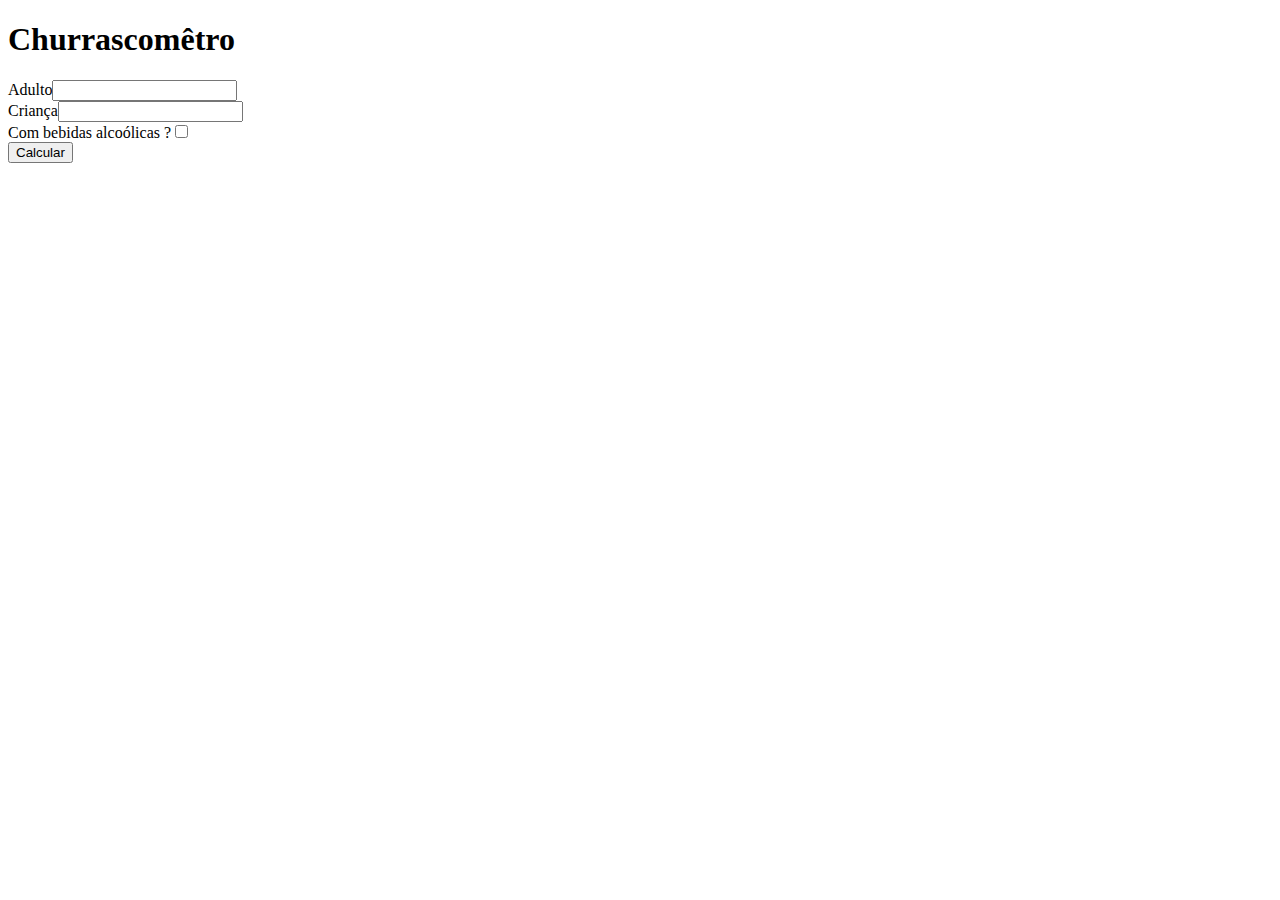
==== index.html @ da70c58f "initial commit" ====
<!DOCTYPE html>
<html lang="pt-br">

<head>
    <meta charset="UTF-8">
    <meta name="viewport" content="width=device-width, initial-scale=1.0">
    <link rel="shortcut icon" href="./image/favicon.ico" type="image/x-icon">
    <link rel="stylesheet" href="style.css">
    <title>Churrascomêtro</title>
</head>

<body>
    <header id="header">
    </header>

    <main>

        <div id='calculator'></div>

        <div id="response"></div>

    </main>


    <script src="elements.js"></script>
    <script src="response.js"></script>
    <script src="events.js"></script>
    <script src="calculator.js"></script>

</body>

</html>
---- style.css ----
#response {
    visibility:hidden;
}
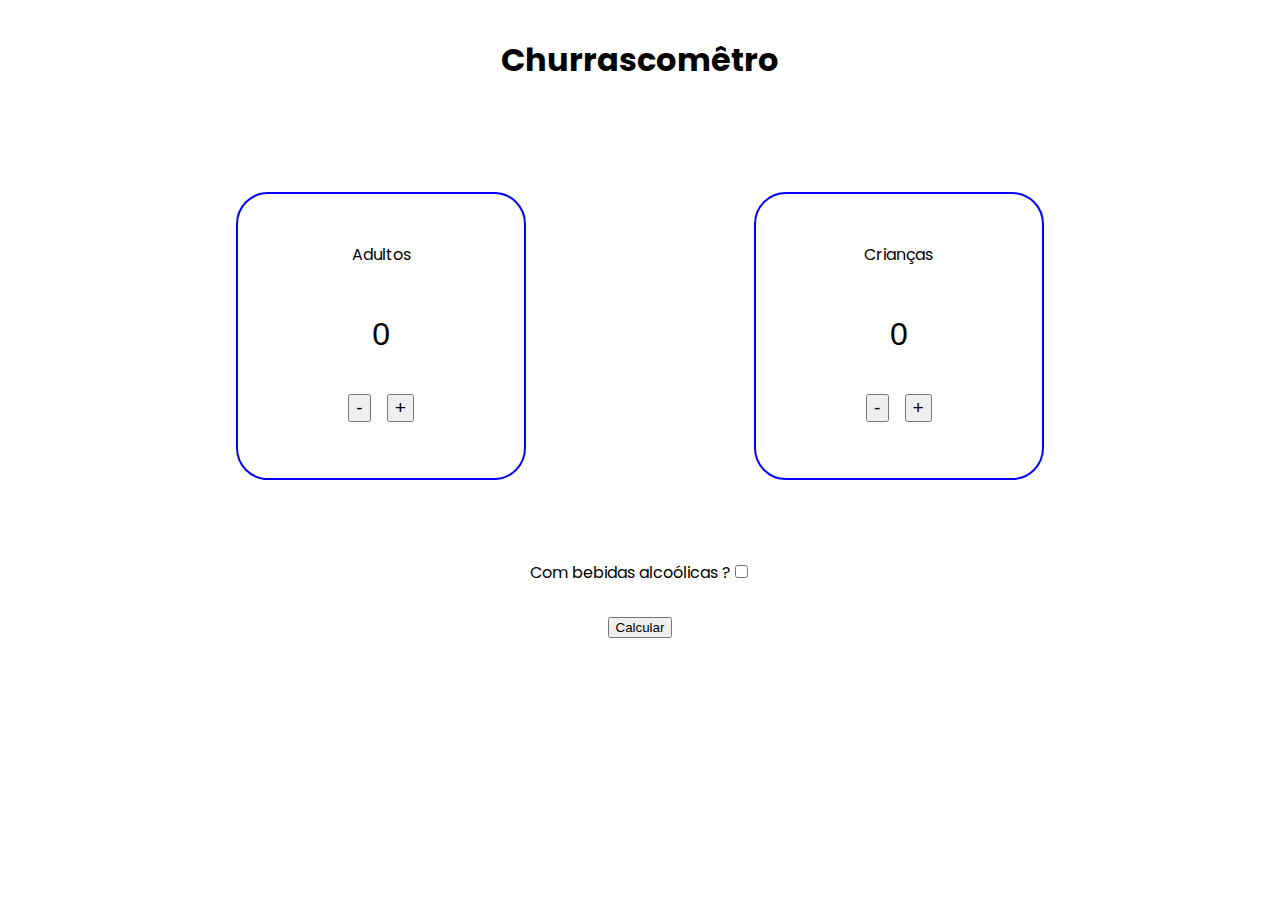
==== commit d9f2ae8f: "interface" ====
--- a/index.html
+++ b/index.html
@@ -15,6 +15,7 @@
 
     <main>
 
+        <div id='inputs'></div>
         <div id='calculator'></div>
 
         <div id="response"></div>
@@ -22,10 +23,10 @@
     </main>
 
 
-    <script src="elements.js"></script>
-    <script src="response.js"></script>
-    <script src="events.js"></script>
-    <script src="calculator.js"></script>
+    <script src="./script/elements.js"></script>
+    <script src="./script/response.js"></script>
+   
+    <script src="./script/calculator.js"></script>
 
 </body>
 
--- a/style.css
+++ b/style.css
@@ -1,3 +1,63 @@
+@import url('https://fonts.googleapis.com/css2?family=Poppins:wght@300;400;500;600;700&display=swap');
+
+body {
+    font-family: 'Poppins', sans-serif;
+}
+
+header {
+    text-align: center;
+    padding: 0.5%;
+}
+
+#inputs {
+    margin-top: 5rem;
+    display: flex;
+    justify-content: space-evenly;
+}
+
+.input_group {
+    display: flex;
+    flex-direction: column;
+    align-items: center;
+    border: 2px solid blue;
+    width: 15%;
+    padding: 3rem;
+    border-radius: 2rem;
+}
+
+.input_group label {
+    margin-bottom: 3rem;
+}
+
+.input_group input {
+    max-width: 3rem;
+    font-size: 2rem;
+    border: none;
+    margin-bottom: 2rem;
+    text-align: center;
+}
+
+input[type=number]::-webkit-inner-spin-button, 
+input[type=number]::-webkit-outer-spin-button { 
+  -webkit-appearance: none; 
+  margin: 0; 
+}
+
+.input_group button {
+    margin: 0.5rem;
+    font-size: 1.2rem;
+}
+
+
+#calculator {
+    display: flex;
+    flex-direction: column;
+    align-items: center;
+    gap: 2rem;
+    margin-top: 5rem;
+}
+
 #response {
     visibility:hidden;
-}+}
+
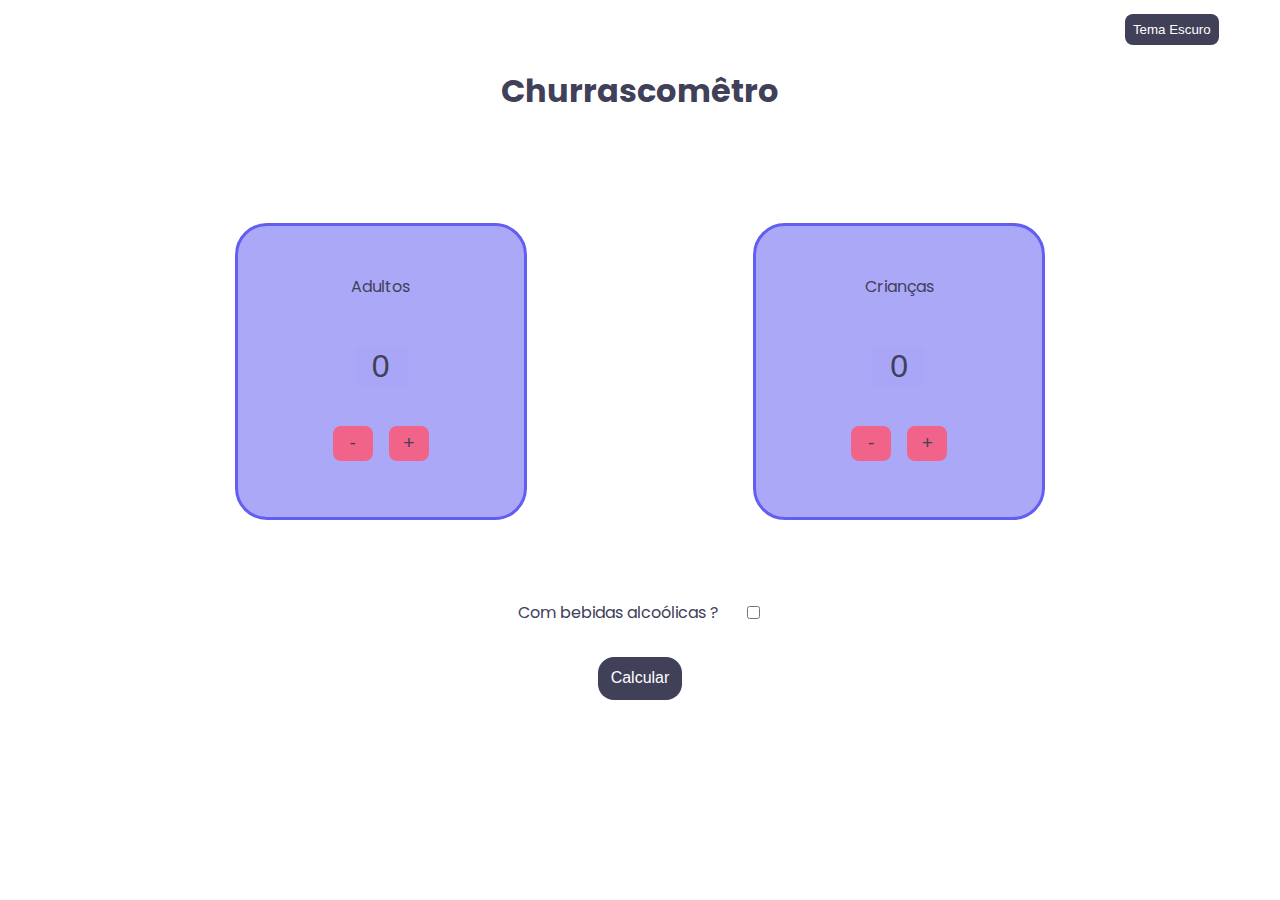
==== commit 3ad0a9fb: "update" ====
--- a/index.html
+++ b/index.html
@@ -6,11 +6,13 @@
     <meta name="viewport" content="width=device-width, initial-scale=1.0">
     <link rel="shortcut icon" href="./image/favicon.ico" type="image/x-icon">
     <link rel="stylesheet" href="style.css">
+    <link rel="stylesheet" href="dark.css">
     <title>Churrascomêtro</title>
 </head>
 
 <body>
     <header id="header">
+        <button onclick="darkTheme()"> Tema Escuro</button>
     </header>
 
     <main>
@@ -18,15 +20,22 @@
         <div id='inputs'></div>
         <div id='calculator'></div>
 
-        <div id="response"></div>
+        <div id="response">
+            <picture>
+                <img id="imgBarbecue" src="./image/undraw_barbecue_3x93.png" alt="Pessoa com churrasqueira grelhando carne.">
+            </picture>
+
+        </div>
+
 
     </main>
 
 
     <script src="./script/elements.js"></script>
     <script src="./script/response.js"></script>
-   
+    <script src="./script/events.js"></script>
     <script src="./script/calculator.js"></script>
+    <script src="./script/theme.js"></script>
 
 </body>
 
--- a/style.css
+++ b/style.css
@@ -4,9 +4,40 @@
     font-family: 'Poppins', sans-serif;
 }
 
+h1,
+h2,
+p,
+label,
+input,
+button {
+    color: #414059;
+}
+
+a {
+    text-decoration: none;
+    color: white;
+}
+
+button:hover {
+    cursor: pointer;
+}
+
 header {
     text-align: center;
     padding: 0.5%;
+}
+
+header button {
+    margin-left: 85%;
+    background-color: #414059;
+    color: white;
+    padding: 0.5rem;
+    border: none;
+    border-radius: 0.5rem;
+}
+
+header button:hover {
+    background-color: #2a2938;
 }
 
 #inputs {
@@ -17,9 +48,10 @@
 
 .input_group {
     display: flex;
+    background-color: #635ef28a;
     flex-direction: column;
     align-items: center;
-    border: 2px solid blue;
+    border: 3px solid #635EF2;
     width: 15%;
     padding: 3rem;
     border-radius: 2rem;
@@ -30,6 +62,7 @@
 }
 
 .input_group input {
+    background-color: #635ef205;
     max-width: 3rem;
     font-size: 2rem;
     border: none;
@@ -37,17 +70,26 @@
     text-align: center;
 }
 
-input[type=number]::-webkit-inner-spin-button, 
-input[type=number]::-webkit-outer-spin-button { 
-  -webkit-appearance: none; 
-  margin: 0; 
+input[type=number]::-webkit-inner-spin-button,
+input[type=number]::-webkit-outer-spin-button {
+    -webkit-appearance: none;
+    margin: 0;
 }
 
 .input_group button {
     margin: 0.5rem;
     font-size: 1.2rem;
+    width: 40px;
+    height: 35px;
+    background-color: #F26389;
+    border: none;
+    border-radius: 0.5rem;
 }
 
+.input_group button:hover {
+    background-color: #414059;
+    color: white;
+}
 
 #calculator {
     display: flex;
@@ -57,7 +99,41 @@
     margin-top: 5rem;
 }
 
-#response {
-    visibility:hidden;
+#calculator button {
+    background-color: #414059;
+    border: none;
+    padding: 1%;
+    border-radius: 1rem;
+    font-size: 1rem;
 }
 
+#calculator button:hover {
+    background-color: #2a2938;
+}
+
+#bevarage {
+    display: flex;
+    align-items: center;
+}
+
+#bevarage label {
+    margin-right: 1.5rem;
+}
+
+#response {
+    display: none;
+    justify-content: space-evenly;
+    align-items: center;
+    margin-top: 25vh;
+    margin-bottom: 20vh; 
+}
+
+#response div {
+    display: flex;
+    flex-direction: column;
+   
+}
+
+#response picture img {
+    width: 30rem;
+}--- a/dark.css
+++ b/dark.css
@@ -0,0 +1,28 @@
+.dark {
+    background-color: #414059;
+
+    & h1,
+    h2,
+    p,
+    label,
+    input,
+    button {
+        color: white;
+    }
+
+    & header button {
+        background-color: #2a2938;
+    }
+
+    & header button:hover {
+        background-color: #555475;
+    }
+
+    & #calculator button {
+        background-color: #2a2938;
+    }
+
+    & #calculator button:hover {
+        background-color: #555475;
+    }
+}
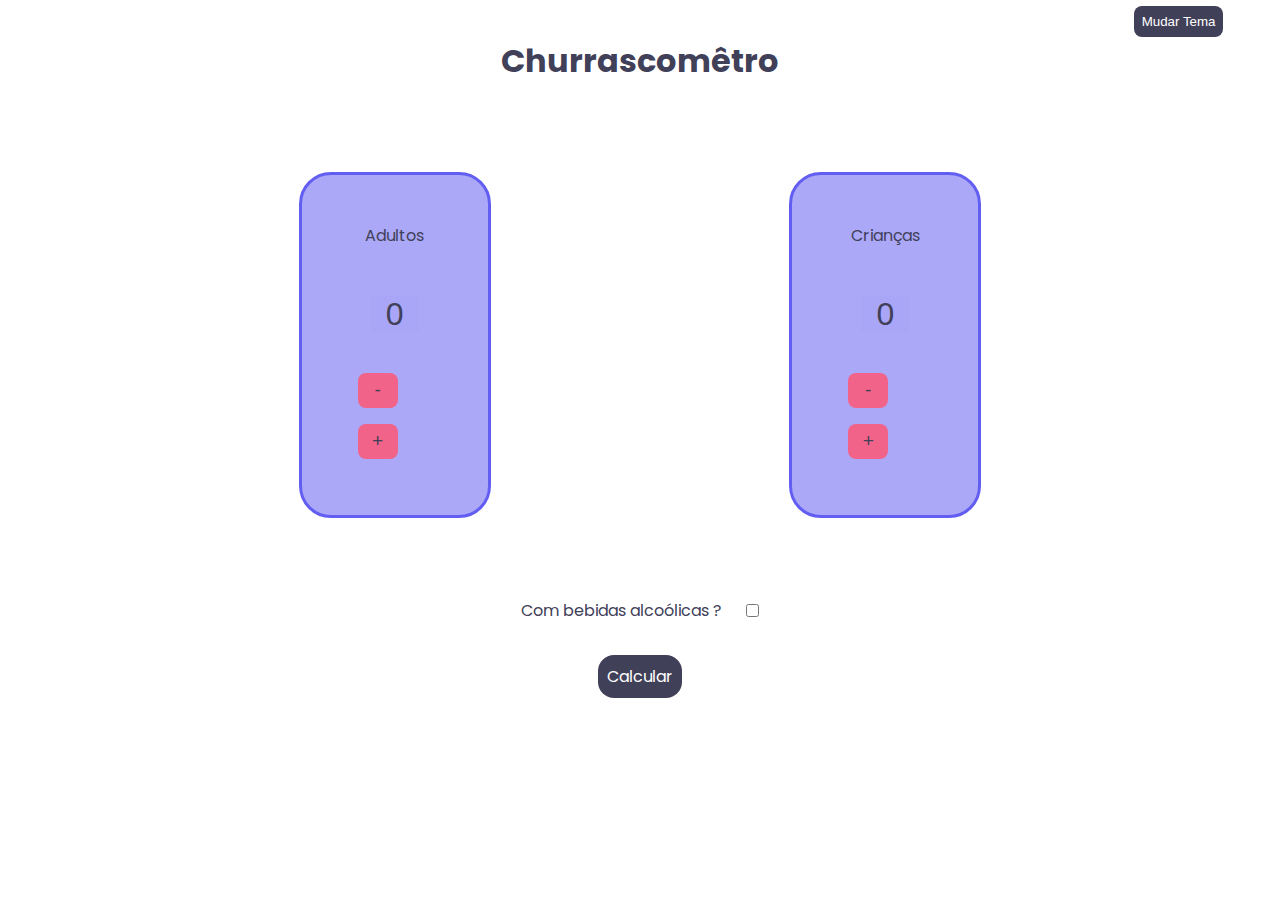
==== commit a0d7c9ab: "updates" ====
--- a/index.html
+++ b/index.html
@@ -5,20 +5,22 @@
     <meta charset="UTF-8">
     <meta name="viewport" content="width=device-width, initial-scale=1.0">
     <link rel="shortcut icon" href="./image/favicon.ico" type="image/x-icon">
-    <link rel="stylesheet" href="style.css">
-    <link rel="stylesheet" href="dark.css">
+    <link rel="stylesheet" href="./style/style.css">
+    <link rel="stylesheet" href="./style/dark.css">
     <title>Churrascomêtro</title>
 </head>
 
 <body>
     <header id="header">
-        <button onclick="darkTheme()"> Tema Escuro</button>
+        <button onclick="darkTheme()">Mudar Tema</button>
     </header>
 
     <main>
 
         <div id='inputs'></div>
         <div id='calculator'></div>
+
+        <div id='register'></div>
 
         <div id="response">
             <picture>
@@ -28,6 +30,7 @@
         </div>
 
 
+
     </main>
 
 
@@ -35,6 +38,7 @@
     <script src="./script/response.js"></script>
     <script src="./script/events.js"></script>
     <script src="./script/calculator.js"></script>
+    <script src="./script/register.js"></script>
     <script src="./script/theme.js"></script>
 
 </body>
--- a/style/style.css
+++ b/style/style.css
@@ -0,0 +1,193 @@
+@import url('https://fonts.googleapis.com/css2?family=Poppins:wght@300;400;500;600;700&display=swap');
+
+* {
+    margin: 0;
+    padding: 0;
+    border: 0;
+    box-sizing: border-box;
+}
+
+body {
+    font-family: 'Poppins', sans-serif;
+}
+
+h1,
+h2,
+p,
+label,
+input,
+button {
+    color: #414059;
+}
+
+button:hover {
+    cursor: pointer;
+}
+
+header {
+    text-align: center;
+    padding: 0.5%;
+
+    & button {
+        margin-left: 85%;
+        background-color: #414059;
+        color: white;
+        padding: 0.5rem;
+        border: none;
+        border-radius: 0.5rem;
+    }
+
+    & button:hover {
+        background-color: #2a2938;
+    }
+}
+
+#inputs {
+    margin-top: 5rem;
+    display: flex;
+    justify-content: space-evenly;
+}
+
+.input_group {
+    display: flex;
+    background-color: #635ef28a;
+    flex-direction: column;
+    align-items: center;
+    border: 3px solid #635EF2;
+    width: 15%;
+    padding: 3rem;
+    border-radius: 2rem;
+
+    & label {
+        margin-bottom: 3rem;
+    }
+
+    & input {
+        background-color: #635ef205;
+        max-width: 3rem;
+        font-size: 2rem;
+        border: none;
+        margin-bottom: 2rem;
+        text-align: center;
+    }
+
+    & button {
+        margin: 0.5rem;
+        font-size: 1.2rem;
+        width: 40px;
+        height: 35px;
+        background-color: #F26389;
+        border: none;
+        border-radius: 0.5rem;
+    }
+
+    & button:hover {
+        background-color: #414059;
+        color: white;
+    }
+}
+
+input[type=number]::-webkit-inner-spin-button,
+input[type=number]::-webkit-outer-spin-button {
+    -webkit-appearance: none;
+    margin: 0;
+}
+
+#calculator {
+    display: flex;
+    flex-direction: column;
+    align-items: center;
+    gap: 2rem;
+    margin-top: 5rem;
+
+    & a {
+        background-color: #414059;
+        text-decoration: none;
+        color: white;
+        border: none;
+        padding: 0.7%;
+        border-radius: 1rem;
+        font-size: 1rem;
+    }
+
+    & a:hover {
+        background-color: #2a2938;
+    }
+}
+
+#bevarage {
+    display: flex;
+    align-items: center;
+
+    & label {
+        margin-right: 1.5rem;
+    }
+}
+
+#register {
+    display: none;
+    flex-direction: column;
+    align-items: center;
+    margin-top: 10vh;
+    padding-top: 5vh;
+    padding-bottom: 6vh;
+    background-color: #2a2938;
+
+    & h2,
+    label {
+        color: white;
+    }
+
+    & div {
+        display: flex;
+        justify-content: space-between;
+        align-items: center;
+        gap: 2rem;
+        margin-top: 3rem;
+
+    }
+
+    & input {
+        background-color: #52516e;
+        padding: 0.7rem;
+        border-radius: 0.5rem;
+        color: white;
+    }
+
+    & input::placeholder {
+        color: #9290bd;
+    }
+
+    & button {
+        margin-top: 3rem;
+        padding: 0.7rem;
+        border: none;
+        border-radius: 0.5rem;
+        background-color: #F26389;
+        color: white;
+    }
+}
+
+#response {
+    display: none;
+    justify-content: space-evenly;
+    align-items: center;
+    margin-top: 25vh;
+    margin-bottom: 15vh;
+
+    & div {
+        display: flex;
+        flex-direction: column;
+        gap: 2rem;
+
+        & div {
+            border: 2px solid #2a2938;
+            border-radius: 0.7rem;
+            padding: 2rem;
+        }
+    }
+
+    & picture img {
+        width: 25rem;
+    }
+}--- a/style/dark.css
+++ b/style/dark.css
@@ -0,0 +1,52 @@
+.dark {
+    background-color: #414059;
+
+    & h1,
+    h2,
+    p,
+    label,
+    input,
+    button {
+        color: white;
+    }
+
+    & header button {
+        background-color: #2a2938;
+    }
+
+    & header button:hover {
+        background-color: #555475;
+    }
+
+    & .input_group {
+        background-color: #983C80;
+        border: 3px solid #471c3c;
+
+        & button {
+            background-color: #F64F46;
+        }
+
+        & button:hover {
+            background-color: #414059;
+            color: white;
+        }
+    }
+
+    & #calculator a {
+        background-color: #2a2938;
+    }
+
+    & #calculator a:hover {
+        background-color: #555475;
+    }
+
+    & #response {
+
+        & div {
+            
+            & div {
+                background-color: #2a293896;
+            }
+        }
+    }
+}
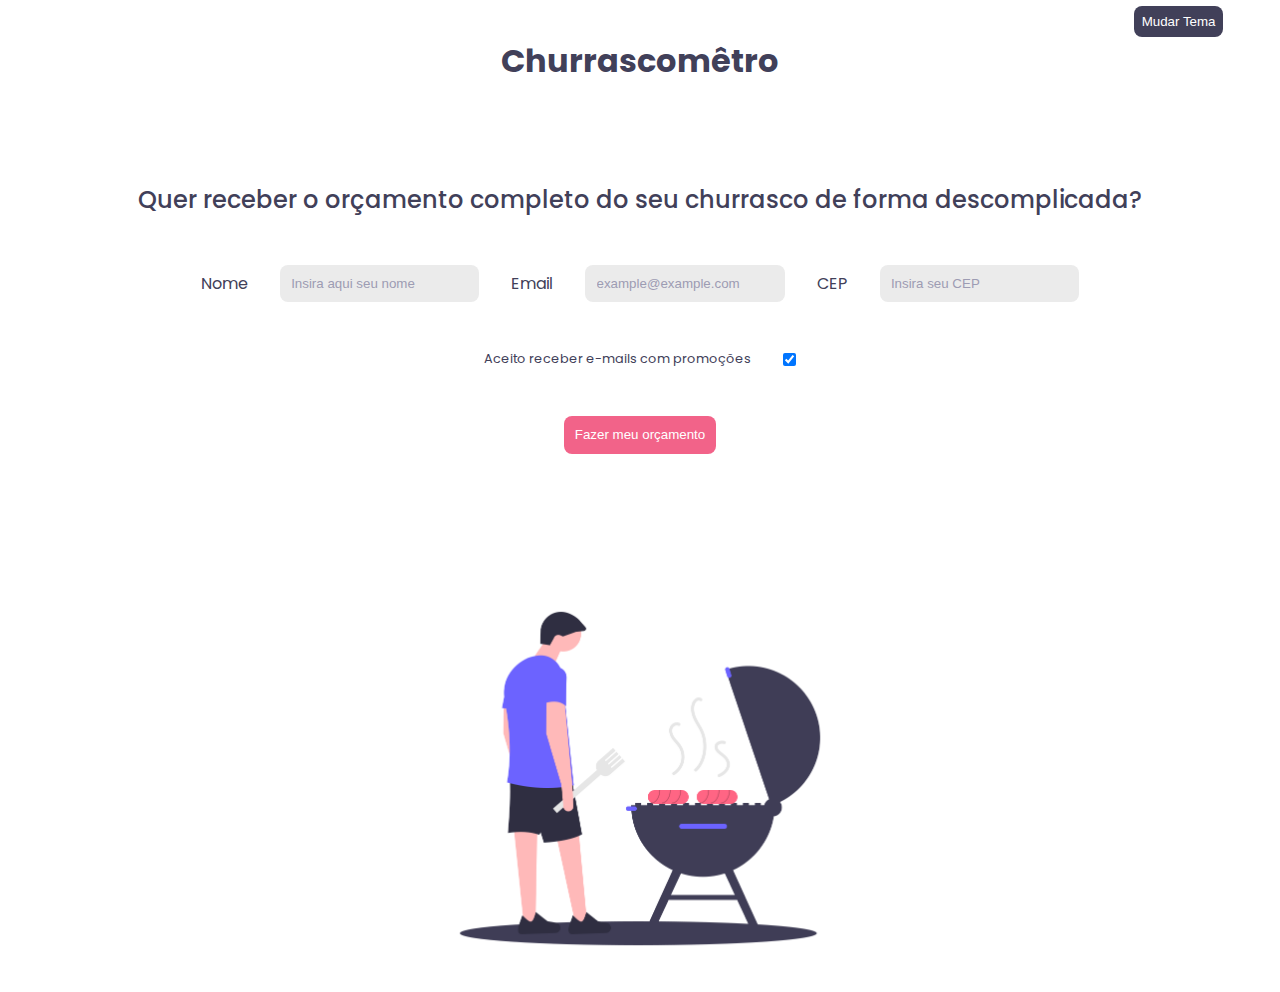
==== commit 508087e1: "new page register" ====
--- a/index.html
+++ b/index.html
@@ -5,42 +5,27 @@
     <meta charset="UTF-8">
     <meta name="viewport" content="width=device-width, initial-scale=1.0">
     <link rel="shortcut icon" href="./image/favicon.ico" type="image/x-icon">
-    <link rel="stylesheet" href="./style/style.css">
+    <link rel="stylesheet" href="./style/register.css">
     <link rel="stylesheet" href="./style/dark.css">
     <title>Churrascomêtro</title>
 </head>
 
 <body>
+
     <header id="header">
         <button onclick="darkTheme()">Mudar Tema</button>
+        <h1>Churrascomêtro</h1>
     </header>
 
-    <main>
+   
+    <div id='register'></div>
 
-        <div id='inputs'></div>
-        <div id='calculator'></div>
+    <picture>
+        <img id="imgBarbecue" src="./image/undraw_barbecue_3x93.png" alt="Pessoa com churrasqueira grelhando carne.">
+    </picture>
 
-        <div id='register'></div>
-
-        <div id="response">
-            <picture>
-                <img id="imgBarbecue" src="./image/undraw_barbecue_3x93.png" alt="Pessoa com churrasqueira grelhando carne.">
-            </picture>
-
-        </div>
-
-
-
-    </main>
-
-
-    <script src="./script/elements.js"></script>
-    <script src="./script/response.js"></script>
-    <script src="./script/events.js"></script>
-    <script src="./script/calculator.js"></script>
     <script src="./script/register.js"></script>
     <script src="./script/theme.js"></script>
-
 </body>
 
 </html>--- a/style/register.css
+++ b/style/register.css
@@ -0,0 +1,101 @@
+@import url('https://fonts.googleapis.com/css2?family=Poppins:wght@300;400;500;600;700&display=swap');
+
+* {
+    margin: 0;
+    padding: 0;
+    border: 0;
+    box-sizing: border-box;
+}
+
+body {
+    font-family: 'Poppins', sans-serif;
+}
+
+h1 {
+    color: #414059;
+}
+
+header {
+    text-align: center;
+    padding: 0.5%;
+
+    & button {
+        margin-left: 85%;
+        background-color: #414059;
+        color: white;
+        padding: 0.5rem;
+        border: none;
+        border-radius: 0.5rem;
+    }
+
+    & button:hover {
+        background-color: #2a2938;
+        cursor: pointer;
+    }
+}
+
+#register {
+    display: flex;
+    flex-direction: column;
+    align-items: center;
+    margin-top: 5vh;
+    padding: 2rem;
+    padding-top: 5vh;
+    padding-bottom: 6vh;
+
+    & h2,
+    label, input {
+        color: #414059;
+    }
+
+    & h2 {
+        font-weight: 500;
+    }
+
+    & div {
+        display: flex;
+        justify-content: space-between;
+        align-items: center;
+        gap: 2rem;
+        margin-top: 3rem;
+
+    }
+
+    & input {
+        background-color: #ebebeb;
+        padding: 0.7rem;
+        border-radius: 0.5rem;
+    }
+
+    & input::placeholder {
+        color: #9d9cb3;
+    }
+
+    & #divCheck label {
+        font-size: 0.8rem;
+    }
+
+    & button {
+        margin-top: 3rem;
+        padding: 0.7rem;
+        border: none;
+        border-radius: 0.5rem;
+        background-color: #F26389;
+        color: white;
+    }
+
+    & button:hover {
+        cursor: pointer;
+    }
+}
+
+
+
+picture {
+    display: block;
+    text-align: center;
+    margin-top: 5%;
+    & img {
+        width: 30rem; 
+    }
+}--- a/style/dark.css
+++ b/style/dark.css
@@ -50,3 +50,12 @@
         }
     }
 }
+
+.dark #register {
+
+    & h2,
+    label {
+        color: white;
+    }
+
+}
